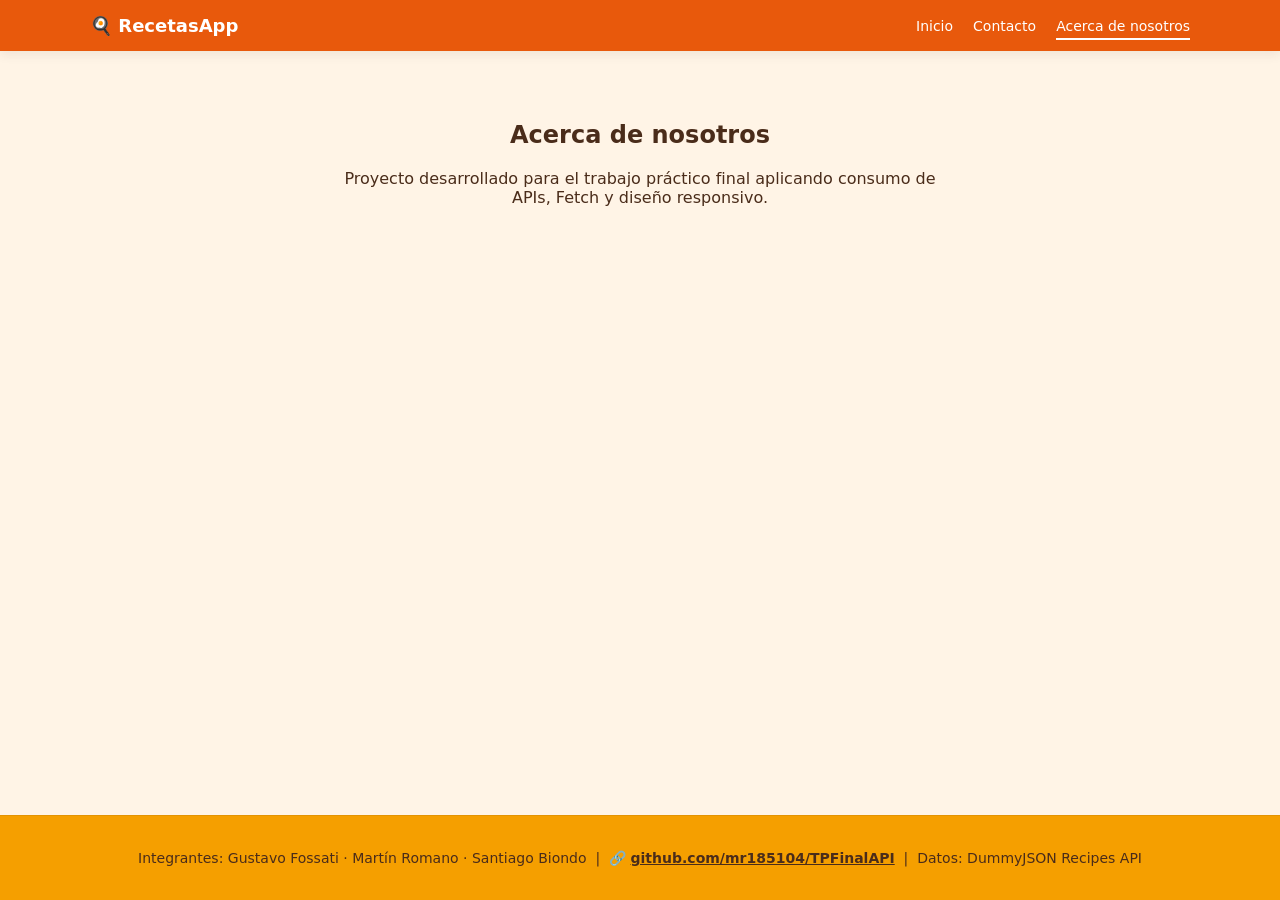
==== about.html @ c5fd9f37 "galeria basica con la api" ====
<!DOCTYPE html>
<html lang="es">
<head>
    <meta charset="UTF-8">
    <meta name="viewport" content="width=device-width, initial-scale=1.0">
    <title>Acerca de nosotros - Galería de Recetas</title>
    <link rel="stylesheet" href="CSS/styles.css">
</head>
<body>

    <header class="cabecera-sitio">
        <nav class="barra-navegacion">
            <a class="logo">🍳 RecetasApp</a>
            <ul class="enlaces-nav">
                <li><a href="index.html">Inicio</a></li>
                <li><a href="contacto.html">Contacto</a></li>
                <li><a href="about.html" class="activo">Acerca de nosotros</a></li>
            </ul>
        </nav>
    </header>

    <main>
        <section style="max-width: 600px; margin: 40px auto; text-align: center;">
            <h1>Acerca de nosotros</h1>
            <p>Proyecto desarrollado para el trabajo práctico final aplicando consumo de APIs, Fetch y diseño responsivo.</p>
        </section>
    </main>

    <footer class="pie-pagina">
        <p>Integrantes: Gustavo Fossati · Martín Romano · Santiago Biondo &nbsp;|&nbsp; 🔗 <a href="https://github.com/mr185104/TPFinalAPI" target="_blank">github.com/mr185104/TPFinalAPI</a> &nbsp;|&nbsp; Datos: DummyJSON Recipes API</p>
    </footer>

</body>
</html>
---- CSS/styles.css ----
/* ==========================================
   1. VARIABLES CSS (:root)
   ========================================== */
:root {
  --radio: 16px;
  --claro: #fff4e6;
  --blanco: #ffffff;
  --marron: #4a2c1a;
  --naranja: #e8590c;
  --anaranjado: #f59f00;
  --espacio: 20px;
}

/* ==========================================
   2. RESET Y ESTILOS BASE
   ========================================== */
*, *::before, *::after {
  box-sizing: border-box;
}

body {
  font-family: system-ui, -apple-system, sans-serif;
  margin: 0;
  padding: 0;
  background-color: var(--claro);
  color: var(--marron);
  display: flex;
  flex-direction: column;
  min-height: 100vh;
}

main {
  flex: 1;
  padding: 0 var(--espacio) 40px var(--espacio);
  max-width: 1100px;
  margin: 0 auto;
  width: 100%;
}

/* ==========================================
   3. ESTILOS MOBILE (320px+)
   ========================================== */
.cabecera-sitio {
  background-color: var(--naranja);
  color: var(--blanco);
  padding: 0 var(--espacio);
  margin-bottom: 30px;
  box-shadow: 0 4px 10px rgba(74, 44, 26, 0.08);
}

.barra-navegacion {
  max-width: 1100px;
  margin: 0 auto;
  display: flex;
  justify-content: space-between;
  align-items: center;
  padding: 15px 0;
}

.logo {
  font-weight: bold;
  font-size: 18px;
  color: var(--blanco);
  text-decoration: none;
}

.enlaces-nav {
  list-style: none;
  display: flex;
  gap: 20px;
  margin: 0;
  padding: 0;
}

.enlaces-nav a {
  text-decoration: none;
  color: var(--blanco);
  font-size: 14px;
  font-weight: 500;
  padding-bottom: 4px;
  border-bottom: 2px solid transparent;
  transition: border-color 0.2s, opacity 0.2s;
}

.enlaces-nav a:hover,
.enlaces-nav a.activo {
  border-bottom-color: var(--blanco);
}

/* Buscador fuera del header */
.contenedor-buscador {
  text-align: center;
  margin-bottom: 30px;
}

#buscador {
  padding: 12px 18px;
  width: 100%;
  max-width: 400px;
  border-radius: 8px;
  border: 1px solid rgba(74, 44, 26, 0.2);
  background-color: var(--blanco);
  font-size: 16px;
  color: var(--marron);
  outline: none;
  box-shadow: 0 2px 6px rgba(74, 44, 26, 0.04);
}

#buscador:focus {
  border-color: var(--naranja);
}

/* Grilla y Tarjetas */
.cards {
  display: grid;
  gap: var(--espacio);
  grid-template-columns: 1fr;
}

.tarjeta {
  background-color: var(--blanco);
  border-radius: var(--radio);
  overflow: hidden;
  /* Sombra sutil en tonos marrones */
  box-shadow: 0 4px 10px rgba(74, 44, 26, 0.08);
  /* Transición con cubic-bezier profesional */
  transition: transform 0.35s cubic-bezier(0.2, 0.8, 0.2, 1), 
              box-shadow 0.35s cubic-bezier(0.2, 0.8, 0.2, 1);
  display: flex;
  flex-direction: column;
}

.tarjeta:hover {
  transform: translateY(-6px);
  /* Sombra más profunda en tonos marrones al elevarse */
  box-shadow: 0 12px 24px rgba(74, 44, 26, 0.16);
}

.tarjeta img {
  width: 100%;
  aspect-ratio: 3 / 4;
  object-fit: cover;
  display: block;
}

.tarjeta-info {
  padding: 16px;
  display: flex;
  flex-direction: column;
  gap: 6px;
}

.tarjeta-info h2 {
  margin: 0;
  font-size: 17px;
  color: var(--marron);
}

.campo-cocina {
  font-size: 14px;
  color: var(--naranja);
  font-weight: bold;
}

.campo-detalle {
  font-size: 13px;
  color: #7f8c8d;
}

/* Mensajes generales (Carga, Sin resultados) */
.mensaje {
  grid-column: 1 / -1;
  text-align: center;
  padding: 50px;
  color: var(--marron);
  font-size: 16px;
  font-weight: 500;
}

/* Estado de Error en 3 renglones */
.contenedor-error {
  grid-column: 1 / -1;
  text-align: center;
  padding: 40px var(--espacio);
  display: flex;
  flex-direction: column;
  align-items: center;
  gap: 20px;
}

.texto-error {
  color: #c0392b;
  margin: 0;
  display: flex;
  flex-direction: column;
  align-items: center;
  gap: 8px; /* Espacio entre cada renglón */
  max-width: 600px;
}

/* Renglón 1: Icono */
.icono-error {
  font-size: 32px;
}

/* Renglón 2: Primera oración (50% más grande: 16px * 1.5 = 24px) */
.linea-principal {
  font-size: 24px;
  font-weight: 700;
  line-height: 1.3;
}

/* Renglón 3: Segunda oración */
.linea-secundaria {
  font-size: 16px;
  font-weight: 500;
  opacity: 0.85;
}

.boton-reintentar {
  background-color: var(--naranja);
  color: var(--blanco);
  border: none;
  border-radius: 8px;
  padding: 12px 24px;
  font-size: 16px;
  font-weight: bold;
  cursor: pointer;
  transition: background-color 0.2s ease, transform 0.2s ease;
  box-shadow: 0 4px 10px rgba(74, 44, 26, 0.1);
}

.boton-reintentar:hover {
  background-color: #d04e0a;
  transform: translateY(-2px);
}

/* Pie de página */
.pie-pagina {
  background-color: var(--anaranjado);
  color: var(--marron);
  text-align: center;
  margin-top: 40px;
  padding: 20px;
  font-size: 14px;
  font-weight: 500;
  border-top: 1px solid rgba(74, 44, 26, 0.1);
}

.pie-pagina a {
  color: var(--marron);
  text-decoration: underline;
  font-weight: bold;
}

.pie-pagina a:hover {
  opacity: 0.8;
}

/* ==========================================
   4. BREAKPOINT TABLET (768px+)
   ========================================== */
@media (min-width: 768px) {
  .cards {
    grid-template-columns: repeat(2, 1fr);
  }
}

/* ==========================================
   5. BREAKPOINT DESKTOP (1024px+)
   ========================================== */
@media (min-width: 1024px) {
  .cards {
    grid-template-columns: repeat(3, 1fr);
  }
}
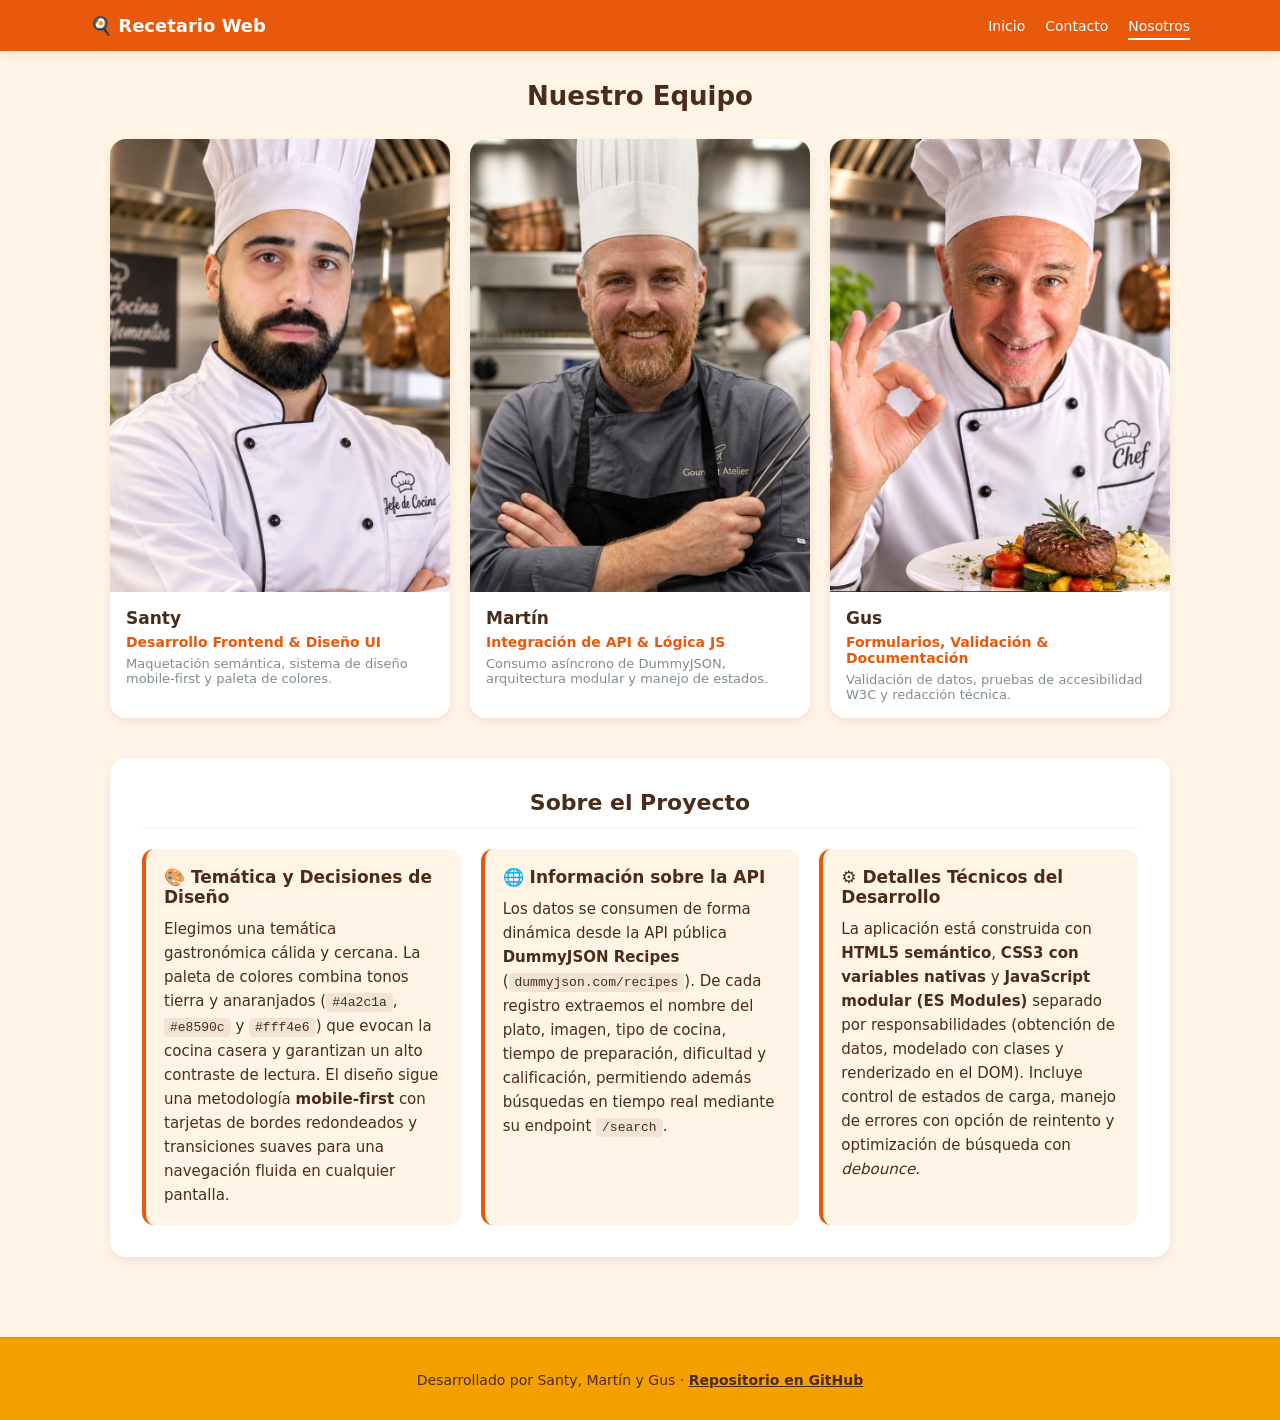
==== commit a7fa2813: "base completa" ====
--- a/about.html
+++ b/about.html
@@ -3,32 +3,87 @@
 <head>
     <meta charset="UTF-8">
     <meta name="viewport" content="width=device-width, initial-scale=1.0">
-    <title>Acerca de nosotros - Galería de Recetas</title>
+    <title>Nosotros - Recetario Web</title>
     <link rel="stylesheet" href="CSS/styles.css">
 </head>
 <body>
-
     <header class="cabecera-sitio">
         <nav class="barra-navegacion">
-            <a class="logo">🍳 RecetasApp</a>
+            <a class="logo">🍳 Recetario Web</a>
             <ul class="enlaces-nav">
                 <li><a href="index.html">Inicio</a></li>
                 <li><a href="contacto.html">Contacto</a></li>
-                <li><a href="about.html" class="activo">Acerca de nosotros</a></li>
+                <li><a href="about.html" class="activo">Nosotros</a></li>
             </ul>
         </nav>
     </header>
 
     <main>
-        <section style="max-width: 600px; margin: 40px auto; text-align: center;">
-            <h1>Acerca de nosotros</h1>
-            <p>Proyecto desarrollado para el trabajo práctico final aplicando consumo de APIs, Fetch y diseño responsivo.</p>
+        <section class="seccion-equipo" aria-labelledby="titulo-equipo">
+            <h1 id="titulo-equipo" class="titulo-pagina">Nuestro Equipo</h1>
+
+            <!-- Reutilizamos la grilla .cards (1 col mobile, 2 tablet, 3 desktop) y .tarjeta -->
+            <div class="cards">
+                <article class="tarjeta">
+                    <img src="img/santy.jpg" alt="Foto de Santy, Desarrollador Frontend y Diseño UI" loading="lazy">
+                    <div class="tarjeta-info">
+                        <h2>Santy</h2>
+                        <span class="campo-cocina">Desarrollo Frontend &amp; Diseño UI</span>
+                        <span class="campo-detalle">Maquetación semántica, sistema de diseño mobile-first y paleta de colores.</span>
+                    </div>
+                </article>
+
+                <article class="tarjeta">
+                    <img src="img/martin.jpg" alt="Foto de Martín, Integración de API y Lógica JavaScript" loading="lazy">
+                    <div class="tarjeta-info">
+                        <h2>Martín</h2>
+                        <span class="campo-cocina">Integración de API &amp; Lógica JS</span>
+                        <span class="campo-detalle">Consumo asíncrono de DummyJSON, arquitectura modular y manejo de estados.</span>
+                    </div>
+                </article>
+
+                <article class="tarjeta">
+                    <img src="img/gus.jpg" alt="Foto de Gus, Validación de Formularios y Documentación" loading="lazy">
+                    <div class="tarjeta-info">
+                        <h2>Gus</h2>
+                        <span class="campo-cocina">Formularios, Validación &amp; Documentación</span>
+                        <span class="campo-detalle">Validación de datos, pruebas de accesibilidad W3C y redacción técnica.</span>
+                    </div>
+                </article>
+            </div>
+        </section>
+
+        <!-- Panel autoajustable inferior con los 3 ejes del proyecto -->
+        <section class="panel-proyecto" aria-labelledby="titulo-proyecto">
+            <h2 id="titulo-proyecto" class="subtitulo-panel">Sobre el Proyecto</h2>
+
+            <div class="grilla-info">
+                <article class="bloque-info">
+                    <h3>🎨 Temática y Decisiones de Diseño</h3>
+                    <p>
+                        Elegimos una temática gastronómica cálida y cercana. La paleta de colores combina tonos tierra y anaranjados (<code>#4a2c1a</code>, <code>#e8590c</code> y <code>#fff4e6</code>) que evocan la cocina casera y garantizan un alto contraste de lectura. El diseño sigue una metodología <strong>mobile-first</strong> con tarjetas de bordes redondeados y transiciones suaves para una navegación fluida en cualquier pantalla.
+                    </p>
+                </article>
+
+                <article class="bloque-info">
+                    <h3>🌐 Información sobre la API</h3>
+                    <p>
+                        Los datos se consumen de forma dinámica desde la API pública <strong>DummyJSON Recipes</strong> (<code>dummyjson.com/recipes</code>). De cada registro extraemos el nombre del plato, imagen, tipo de cocina, tiempo de preparación, dificultad y calificación, permitiendo además búsquedas en tiempo real mediante su endpoint <code>/search</code>.
+                    </p>
+                </article>
+
+                <article class="bloque-info">
+                    <h3>⚙️ Detalles Técnicos del Desarrollo</h3>
+                    <p>
+                        La aplicación está construida con <strong>HTML5 semántico</strong>, <strong>CSS3 con variables nativas</strong> y <strong>JavaScript modular (ES Modules)</strong> separado por responsabilidades (obtención de datos, modelado con clases y renderizado en el DOM). Incluye control de estados de carga, manejo de errores con opción de reintento y optimización de búsqueda con <em>debounce</em>.
+                    </p>
+                </article>
+            </div>
         </section>
     </main>
 
     <footer class="pie-pagina">
-        <p>Integrantes: Gustavo Fossati · Martín Romano · Santiago Biondo &nbsp;|&nbsp; 🔗 <a href="https://github.com/mr185104/TPFinalAPI" target="_blank">github.com/mr185104/TPFinalAPI</a> &nbsp;|&nbsp; Datos: DummyJSON Recipes API</p>
+        <p>Desarrollado por Santy, Martín y Gus &middot; <a href="https://github.com" target="_blank" rel="noopener noreferrer">Repositorio en GitHub</a></p>
     </footer>
-
 </body>
 </html>
--- a/CSS/styles.css
+++ b/CSS/styles.css
@@ -257,6 +257,121 @@
   opacity: 0.8;
 }
 
+
+/* Página Nosotros (About) */
+.titulo-pagina {
+  text-align: center;
+  font-size: 26px;
+  color: var(--marron);
+  margin: 0 0 28px 0;
+}
+
+.panel-proyecto {
+  background-color: var(--blanco);
+  border-radius: var(--radio);
+  padding: 24px var(--espacio);
+  margin-top: 40px;
+  box-shadow: 0 4px 10px rgba(74, 44, 26, 0.08);
+}
+
+.subtitulo-panel {
+  margin: 0 0 20px 0;
+  font-size: 22px;
+  color: var(--marron);
+  text-align: center;
+  border-bottom: 2px solid var(--claro);
+  padding-bottom: 12px;
+}
+
+.grilla-info {
+  display: grid;
+  grid-template-columns: 1fr;
+  gap: var(--espacio);
+}
+
+.bloque-info {
+  background-color: var(--claro);
+  border-radius: 12px;
+  padding: 18px;
+  border-left: 4px solid var(--naranja);
+}
+
+.bloque-info h3 {
+  margin: 0 0 10px 0;
+  font-size: 17px;
+  color: var(--marron);
+}
+
+.bloque-info p {
+  margin: 0;
+  font-size: 15px;
+  line-height: 1.6;
+  color: var(--marron);
+}
+
+.bloque-info code {
+  background-color: rgba(74, 44, 26, 0.08);
+  padding: 2px 6px;
+  border-radius: 4px;
+  font-size: 13px;
+}/* Página Nosotros (About) */
+.titulo-pagina {
+  text-align: center;
+  font-size: 26px;
+  color: var(--marron);
+  margin: 0 0 28px 0;
+}
+
+.panel-proyecto {
+  background-color: var(--blanco);
+  border-radius: var(--radio);
+  padding: 24px var(--espacio);
+  margin-top: 40px;
+  box-shadow: 0 4px 10px rgba(74, 44, 26, 0.08);
+}
+
+.subtitulo-panel {
+  margin: 0 0 20px 0;
+  font-size: 22px;
+  color: var(--marron);
+  text-align: center;
+  border-bottom: 2px solid var(--claro);
+  padding-bottom: 12px;
+}
+
+.grilla-info {
+  display: grid;
+  grid-template-columns: 1fr;
+  gap: var(--espacio);
+}
+
+.bloque-info {
+  background-color: var(--claro);
+  border-radius: 12px;
+  padding: 18px;
+  border-left: 4px solid var(--naranja);
+}
+
+.bloque-info h3 {
+  margin: 0 0 10px 0;
+  font-size: 17px;
+  color: var(--marron);
+}
+
+.bloque-info p {
+  margin: 0;
+  font-size: 15px;
+  line-height: 1.6;
+  color: var(--marron);
+}
+
+.bloque-info code {
+  background-color: rgba(74, 44, 26, 0.08);
+  padding: 2px 6px;
+  border-radius: 4px;
+  font-size: 13px;
+}
+
 /* ==========================================
    4. BREAKPOINT TABLET (768px+)
    ========================================== */
@@ -273,4 +388,150 @@
   .cards {
     grid-template-columns: repeat(3, 1fr);
   }
+
+
+.panel-proyecto {
+    padding: 32px;
+  }
+
+  .grilla-info {
+    grid-template-columns: repeat(3, 1fr);
+  }}
+
+
+
+
+  /* ==========================================
+   ESTILOS FORMULARIO DE CONTACTO
+   ========================================== */
+.seccion-bloque {
+  margin-bottom: 30px;
+}
+
+.caja-blanca {
+  background-color: var(--blanco);
+  border-radius: var(--radio);
+  padding: 30px;
+  text-align: center;
+  box-shadow: 0 4px 10px rgba(74, 44, 26, 0.08);
+}
+
+.titulo-subrayado {
+  margin: 0 0 12px 0;
+  font-size: 26px;
+  color: var(--marron);
+}
+
+.caja-blanca p {
+  margin: 0;
+  font-size: 15px;
+  color: var(--marron);
+  opacity: 0.85;
+}
+
+/* Layout de dos columnas (imagen + formulario) */
+.formulario-layout {
+  display: grid;
+  grid-template-columns: 1fr;
+  gap: var(--espacio);
+}
+
+.formulario-imagen img {
+  width: 100%;
+  height: 100%;
+  object-fit: cover;
+  border-radius: var(--radio);
+  box-shadow: 0 4px 10px rgba(74, 44, 26, 0.08);
+  min-height: 300px;
+}
+
+.formulario-caja {
+  background-color: var(--blanco);
+  border-radius: var(--radio);
+  padding: 24px;
+  box-shadow: 0 4px 10px rgba(74, 44, 26, 0.08);
+}
+
+.formulario-estructura {
+  display: flex;
+  flex-direction: column;
+  gap: 16px;
+}
+
+.campo-etiqueta {
+  display: flex;
+  flex-direction: column;
+  gap: 6px;
+  font-size: 14px;
+  font-weight: 600;
+  color: var(--marron);
+}
+
+.campo-entrada {
+  padding: 12px 14px;
+  border-radius: 8px;
+  border: 1px solid rgba(74, 44, 26, 0.2);
+  background-color: var(--claro);
+  font-size: 15px;
+  color: var(--marron);
+  outline: none;
+  font-family: inherit;
+  transition: border-color 0.2s;
+}
+
+.campo-entrada:focus {
+  border-color: var(--naranja);
+  background-color: var(--blanco);
+}
+
+.campo-area {
+  resize: vertical;
+}
+
+.grupo-radio {
+  border: none;
+  padding: 0;
+  margin: 0;
+}
+
+.radio-opciones {
+  display: flex;
+  gap: 20px;
+  margin-top: 6px;
+  font-weight: normal;
+  font-size: 15px;
+}
+
+.radio-opciones label {
+  display: flex;
+  align-items: center;
+  gap: 6px;
+  cursor: pointer;
+}
+
+.boton-formulario {
+  background-color: var(--naranja);
+  color: var(--blanco);
+  border: none;
+  border-radius: 8px;
+  padding: 14px;
+  font-size: 16px;
+  font-weight: bold;
+  cursor: pointer;
+  transition: background-color 0.2s ease, transform 0.2s ease;
+  box-shadow: 0 4px 10px rgba(74, 44, 26, 0.1);
+  margin-top: 10px;
+}
+
+.boton-formulario:hover {
+  background-color: #d04e0a;
+  transform: translateY(-2px);
+}
+
+/* Breakpoint Desktop para contacto */
+@media (min-width: 900px) {
+  .formulario-layout {
+    grid-template-columns: 1fr 1fr;
+    align-items: stretch;
+  }
 }
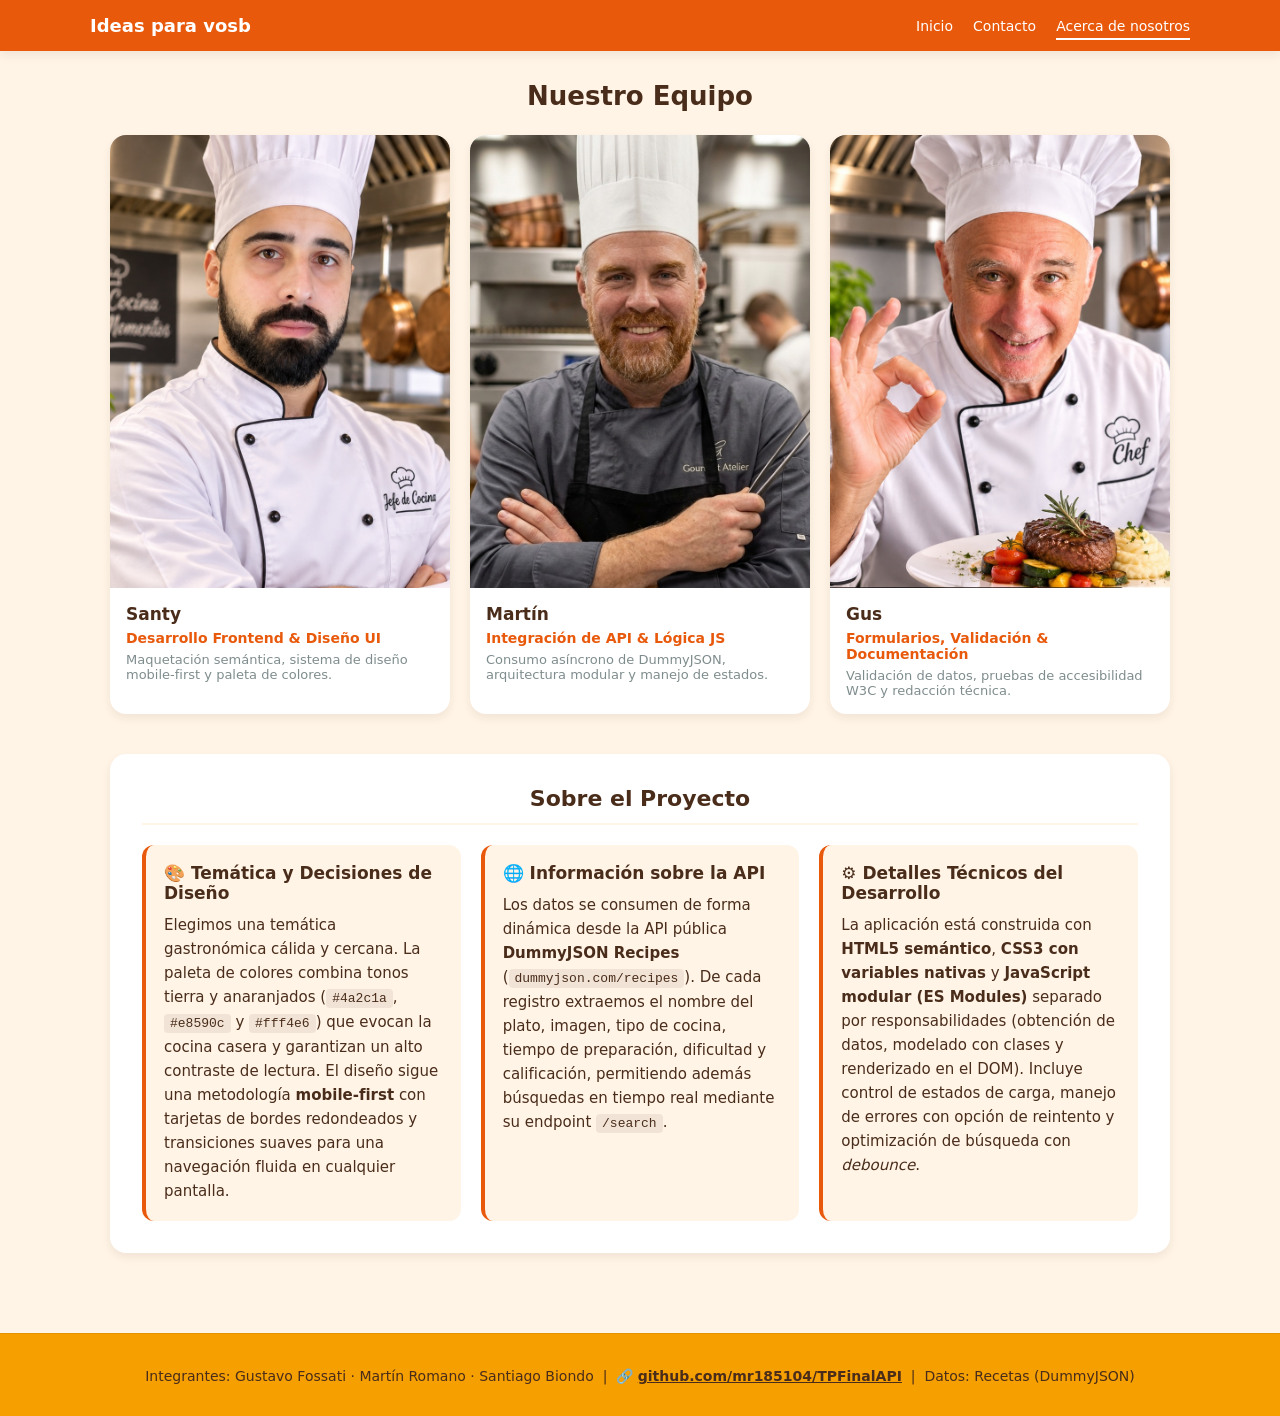
==== commit 307ec555: "foot" ====
--- a/about.html
+++ b/about.html
@@ -9,11 +9,11 @@
 <body>
     <header class="cabecera-sitio">
         <nav class="barra-navegacion">
-            <a class="logo">🍳 Recetario Web</a>
+            <a class="logo">Ideas para vosb</a>
             <ul class="enlaces-nav">
                 <li><a href="index.html">Inicio</a></li>
                 <li><a href="contacto.html">Contacto</a></li>
-                <li><a href="about.html" class="activo">Nosotros</a></li>
+                <li><a href="about.html" class="activo">Acerca de nosotros</a></li>
             </ul>
         </nav>
     </header>
@@ -83,7 +83,7 @@
     </main>
 
     <footer class="pie-pagina">
-        <p>Desarrollado por Santy, Martín y Gus &middot; <a href="https://github.com" target="_blank" rel="noopener noreferrer">Repositorio en GitHub</a></p>
+        <p>Integrantes: Gustavo Fossati · Martín Romano · Santiago Biondo &nbsp;|&nbsp; 🔗 <a href="https://github.com/mr185104/TPFinalAPI" target="_blank">github.com/mr185104/TPFinalAPI</a> &nbsp;|&nbsp; Datos: Recetas (DummyJSON)</p>
     </footer>
 </body>
 </html>
--- a/CSS/styles.css
+++ b/CSS/styles.css
@@ -7,8 +7,10 @@
   --blanco: #ffffff;
   --marron: #4a2c1a;
   --naranja: #e8590c;
+  --naranja-hover: #d04e0a;
   --anaranjado: #f59f00;
   --espacio: 20px;
+  --sombra-suave: 0 4px 10px rgba(74, 44, 26, 0.08);
 }
 
 /* ==========================================
@@ -21,7 +23,6 @@
 body {
   font-family: system-ui, -apple-system, sans-serif;
   margin: 0;
-  padding: 0;
   background-color: var(--claro);
   color: var(--marron);
   display: flex;
@@ -31,21 +32,79 @@
 
 main {
   flex: 1;
-  padding: 0 var(--espacio) 40px var(--espacio);
+  padding: 0 var(--espacio) 40px;
   max-width: 1100px;
   margin: 0 auto;
   width: 100%;
 }
 
 /* ==========================================
-   3. ESTILOS MOBILE (320px+)
-   ========================================== */
+   3. COMPONENTES REUTILIZABLES (DRY)
+   ========================================== */
+/* Superficies blancas con sombra y borde redondeado */
+.panel-proyecto,
+.caja-blanca,
+.formulario-caja {
+  background-color: var(--blanco);
+  border-radius: var(--radio);
+  box-shadow: var(--sombra-suave);
+}
+
+/* Títulos centrados de página */
+.titulo-pagina,
+.titulo-subrayado {
+  text-align: center;
+  font-size: 26px;
+  color: var(--marron);
+  margin: 0 0 24px 0;
+}
+
+/* Botones principales unificados */
+.boton-reintentar,
+.boton-formulario {
+  background-color: var(--naranja);
+  color: var(--blanco);
+  border: none;
+  border-radius: 8px;
+  font-size: 16px;
+  font-weight: bold;
+  cursor: pointer;
+  transition: background-color 0.2s ease, transform 0.2s ease;
+  box-shadow: 0 4px 10px rgba(74, 44, 26, 0.1);
+}
+
+.boton-reintentar:hover,
+.boton-formulario:hover {
+  background-color: var(--naranja-hover);
+  transform: translateY(-2px);
+}
+
+/* Inputs y campos de texto compartidos */
+#buscador,
+.campo-entrada {
+  border-radius: 8px;
+  border: 1px solid rgba(74, 44, 26, 0.2);
+  color: var(--marron);
+  outline: none;
+  font-family: inherit;
+  transition: border-color 0.2s, background-color 0.2s;
+}
+
+#buscador:focus,
+.campo-entrada:focus {
+  border-color: var(--naranja);
+}
+
+/* ==========================================
+   4. ESTILOS MOBILE (320px+)
+   ========================================== */
+/* Header y Navegación */
 .cabecera-sitio {
   background-color: var(--naranja);
   color: var(--blanco);
   padding: 0 var(--espacio);
   margin-bottom: 30px;
-  box-shadow: 0 4px 10px rgba(74, 44, 26, 0.08);
+  box-shadow: var(--sombra-suave);
 }
 
 .barra-navegacion {
@@ -79,7 +138,7 @@
   font-weight: 500;
   padding-bottom: 4px;
   border-bottom: 2px solid transparent;
-  transition: border-color 0.2s, opacity 0.2s;
+  transition: border-color 0.2s;
 }
 
 .enlaces-nav a:hover,
@@ -87,7 +146,7 @@
   border-bottom-color: var(--blanco);
 }
 
-/* Buscador fuera del header */
+/* Buscador (Index) */
 .contenedor-buscador {
   text-align: center;
   margin-bottom: 30px;
@@ -97,20 +156,12 @@
   padding: 12px 18px;
   width: 100%;
   max-width: 400px;
-  border-radius: 8px;
-  border: 1px solid rgba(74, 44, 26, 0.2);
   background-color: var(--blanco);
   font-size: 16px;
-  color: var(--marron);
-  outline: none;
   box-shadow: 0 2px 6px rgba(74, 44, 26, 0.04);
 }
 
-#buscador:focus {
-  border-color: var(--naranja);
-}
-
-/* Grilla y Tarjetas */
+/* Grilla y Tarjetas (Index y About) */
 .cards {
   display: grid;
   gap: var(--espacio);
@@ -121,9 +172,7 @@
   background-color: var(--blanco);
   border-radius: var(--radio);
   overflow: hidden;
-  /* Sombra sutil en tonos marrones */
-  box-shadow: 0 4px 10px rgba(74, 44, 26, 0.08);
-  /* Transición con cubic-bezier profesional */
+  box-shadow: var(--sombra-suave);
   transition: transform 0.35s cubic-bezier(0.2, 0.8, 0.2, 1), 
               box-shadow 0.35s cubic-bezier(0.2, 0.8, 0.2, 1);
   display: flex;
@@ -132,7 +181,6 @@
 
 .tarjeta:hover {
   transform: translateY(-6px);
-  /* Sombra más profunda en tonos marrones al elevarse */
   box-shadow: 0 12px 24px rgba(74, 44, 26, 0.16);
 }
 
@@ -153,7 +201,6 @@
 .tarjeta-info h2 {
   margin: 0;
   font-size: 17px;
-  color: var(--marron);
 }
 
 .campo-cocina {
@@ -167,21 +214,20 @@
   color: #7f8c8d;
 }
 
-/* Mensajes generales (Carga, Sin resultados) */
+/* Estados de Mensaje y Error */
+.mensaje,
+.contenedor-error {
+  grid-column: 1 / -1;
+  text-align: center;
+  padding: 40px var(--espacio);
+}
+
 .mensaje {
-  grid-column: 1 / -1;
-  text-align: center;
-  padding: 50px;
-  color: var(--marron);
   font-size: 16px;
   font-weight: 500;
 }
 
-/* Estado de Error en 3 renglones */
 .contenedor-error {
-  grid-column: 1 / -1;
-  text-align: center;
-  padding: 40px var(--espacio);
   display: flex;
   flex-direction: column;
   align-items: center;
@@ -194,45 +240,153 @@
   display: flex;
   flex-direction: column;
   align-items: center;
-  gap: 8px; /* Espacio entre cada renglón */
+  gap: 8px;
   max-width: 600px;
 }
 
-/* Renglón 1: Icono */
-.icono-error {
-  font-size: 32px;
-}
-
-/* Renglón 2: Primera oración (50% más grande: 16px * 1.5 = 24px) */
-.linea-principal {
-  font-size: 24px;
-  font-weight: 700;
-  line-height: 1.3;
-}
-
-/* Renglón 3: Segunda oración */
-.linea-secundaria {
-  font-size: 16px;
-  font-weight: 500;
+.icono-error { font-size: 32px; }
+.linea-principal { font-size: 24px; font-weight: 700; line-height: 1.3; }
+.linea-secundaria { font-size: 16px; font-weight: 500; opacity: 0.85; }
+
+.boton-reintentar {
+  padding: 12px 24px;
+}
+
+/* Página Nosotros (About) */
+.panel-proyecto {
+  padding: 24px var(--espacio);
+  margin-top: 40px;
+}
+
+.subtitulo-panel {
+  margin: 0 0 20px 0;
+  font-size: 22px;
+  text-align: center;
+  border-bottom: 2px solid var(--claro);
+  padding-bottom: 12px;
+}
+
+.grilla-info {
+  display: grid;
+  grid-template-columns: 1fr;
+  gap: var(--espacio);
+}
+
+.bloque-info {
+  background-color: var(--claro);
+  border-radius: 12px;
+  padding: 18px;
+  border-left: 4px solid var(--naranja);
+}
+
+.bloque-info h3 {
+  margin: 0 0 10px 0;
+  font-size: 17px;
+}
+
+.bloque-info p {
+  margin: 0;
+  font-size: 15px;
+  line-height: 1.6;
+}
+
+.bloque-info code {
+  background-color: rgba(74, 44, 26, 0.08);
+  padding: 2px 6px;
+  border-radius: 4px;
+  font-size: 13px;
+}
+
+/* Página Contacto */
+.seccion-bloque {
+  margin-bottom: 30px;
+}
+
+.caja-blanca {
+  padding: 30px;
+  text-align: center;
+}
+
+.titulo-subrayado {
+  margin-bottom: 12px;
+}
+
+.caja-blanca p {
+  margin: 0;
+  font-size: 15px;
   opacity: 0.85;
 }
 
-.boton-reintentar {
-  background-color: var(--naranja);
-  color: var(--blanco);
+.formulario-layout {
+  display: grid;
+  grid-template-columns: 1fr;
+  gap: var(--espacio);
+}
+
+.formulario-imagen img {
+  width: 100%;
+  height: 100%;
+  object-fit: cover;
+  border-radius: var(--radio);
+  box-shadow: var(--sombra-suave);
+  min-height: 300px;
+}
+
+.formulario-caja {
+  padding: 24px;
+}
+
+.formulario-estructura {
+  display: flex;
+  flex-direction: column;
+  gap: 16px;
+}
+
+.campo-etiqueta {
+  display: flex;
+  flex-direction: column;
+  gap: 6px;
+  font-size: 14px;
+  font-weight: 600;
+}
+
+.campo-entrada {
+  padding: 12px 14px;
+  background-color: var(--claro);
+  font-size: 15px;
+}
+
+.campo-entrada:focus {
+  background-color: var(--blanco);
+}
+
+.campo-area {
+  resize: vertical;
+}
+
+.grupo-radio {
   border: none;
-  border-radius: 8px;
-  padding: 12px 24px;
-  font-size: 16px;
-  font-weight: bold;
+  padding: 0;
+  margin: 0;
+}
+
+.radio-opciones {
+  display: flex;
+  gap: 20px;
+  margin-top: 6px;
+  font-size: 15px;
+}
+
+.radio-opciones label {
+  display: flex;
+  align-items: center;
+  gap: 6px;
   cursor: pointer;
-  transition: background-color 0.2s ease, transform 0.2s ease;
-  box-shadow: 0 4px 10px rgba(74, 44, 26, 0.1);
-}
-
-.boton-reintentar:hover {
-  background-color: #d04e0a;
-  transform: translateY(-2px);
+}
+
+.boton-formulario {
+  padding: 14px;
+  margin-top: 10px;
 }
 
 /* Pie de página */
@@ -249,7 +403,6 @@
 
 .pie-pagina a {
   color: var(--marron);
-  text-decoration: underline;
   font-weight: bold;
 }
 
@@ -257,123 +410,8 @@
   opacity: 0.8;
 }
 
-
-/* Página Nosotros (About) */
-.titulo-pagina {
-  text-align: center;
-  font-size: 26px;
-  color: var(--marron);
-  margin: 0 0 28px 0;
-}
-
-.panel-proyecto {
-  background-color: var(--blanco);
-  border-radius: var(--radio);
-  padding: 24px var(--espacio);
-  margin-top: 40px;
-  box-shadow: 0 4px 10px rgba(74, 44, 26, 0.08);
-}
-
-.subtitulo-panel {
-  margin: 0 0 20px 0;
-  font-size: 22px;
-  color: var(--marron);
-  text-align: center;
-  border-bottom: 2px solid var(--claro);
-  padding-bottom: 12px;
-}
-
-.grilla-info {
-  display: grid;
-  grid-template-columns: 1fr;
-  gap: var(--espacio);
-}
-
-.bloque-info {
-  background-color: var(--claro);
-  border-radius: 12px;
-  padding: 18px;
-  border-left: 4px solid var(--naranja);
-}
-
-.bloque-info h3 {
-  margin: 0 0 10px 0;
-  font-size: 17px;
-  color: var(--marron);
-}
-
-.bloque-info p {
-  margin: 0;
-  font-size: 15px;
-  line-height: 1.6;
-  color: var(--marron);
-}
-
-.bloque-info code {
-  background-color: rgba(74, 44, 26, 0.08);
-  padding: 2px 6px;
-  border-radius: 4px;
-  font-size: 13px;
-}/* Página Nosotros (About) */
-.titulo-pagina {
-  text-align: center;
-  font-size: 26px;
-  color: var(--marron);
-  margin: 0 0 28px 0;
-}
-
-.panel-proyecto {
-  background-color: var(--blanco);
-  border-radius: var(--radio);
-  padding: 24px var(--espacio);
-  margin-top: 40px;
-  box-shadow: 0 4px 10px rgba(74, 44, 26, 0.08);
-}
-
-.subtitulo-panel {
-  margin: 0 0 20px 0;
-  font-size: 22px;
-  color: var(--marron);
-  text-align: center;
-  border-bottom: 2px solid var(--claro);
-  padding-bottom: 12px;
-}
-
-.grilla-info {
-  display: grid;
-  grid-template-columns: 1fr;
-  gap: var(--espacio);
-}
-
-.bloque-info {
-  background-color: var(--claro);
-  border-radius: 12px;
-  padding: 18px;
-  border-left: 4px solid var(--naranja);
-}
-
-.bloque-info h3 {
-  margin: 0 0 10px 0;
-  font-size: 17px;
-  color: var(--marron);
-}
-
-.bloque-info p {
-  margin: 0;
-  font-size: 15px;
-  line-height: 1.6;
-  color: var(--marron);
-}
-
-.bloque-info code {
-  background-color: rgba(74, 44, 26, 0.08);
-  padding: 2px 6px;
-  border-radius: 4px;
-  font-size: 13px;
-}
-
-/* ==========================================
-   4. BREAKPOINT TABLET (768px+)
+/* ==========================================
+   5. BREAKPOINT TABLET (768px+)
    ========================================== */
 @media (min-width: 768px) {
   .cards {
@@ -382,154 +420,18 @@
 }
 
 /* ==========================================
-   5. BREAKPOINT DESKTOP (1024px+)
+   6. BREAKPOINT DESKTOP (1024px+)
    ========================================== */
 @media (min-width: 1024px) {
-  .cards {
+  .cards,
+  .grilla-info {
     grid-template-columns: repeat(3, 1fr);
   }
 
-
-.panel-proyecto {
+  .panel-proyecto {
     padding: 32px;
   }
 
-  .grilla-info {
-    grid-template-columns: repeat(3, 1fr);
-  }}
-
-
-
-
-  /* ==========================================
-   ESTILOS FORMULARIO DE CONTACTO
-   ========================================== */
-.seccion-bloque {
-  margin-bottom: 30px;
-}
-
-.caja-blanca {
-  background-color: var(--blanco);
-  border-radius: var(--radio);
-  padding: 30px;
-  text-align: center;
-  box-shadow: 0 4px 10px rgba(74, 44, 26, 0.08);
-}
-
-.titulo-subrayado {
-  margin: 0 0 12px 0;
-  font-size: 26px;
-  color: var(--marron);
-}
-
-.caja-blanca p {
-  margin: 0;
-  font-size: 15px;
-  color: var(--marron);
-  opacity: 0.85;
-}
-
-/* Layout de dos columnas (imagen + formulario) */
-.formulario-layout {
-  display: grid;
-  grid-template-columns: 1fr;
-  gap: var(--espacio);
-}
-
-.formulario-imagen img {
-  width: 100%;
-  height: 100%;
-  object-fit: cover;
-  border-radius: var(--radio);
-  box-shadow: 0 4px 10px rgba(74, 44, 26, 0.08);
-  min-height: 300px;
-}
-
-.formulario-caja {
-  background-color: var(--blanco);
-  border-radius: var(--radio);
-  padding: 24px;
-  box-shadow: 0 4px 10px rgba(74, 44, 26, 0.08);
-}
-
-.formulario-estructura {
-  display: flex;
-  flex-direction: column;
-  gap: 16px;
-}
-
-.campo-etiqueta {
-  display: flex;
-  flex-direction: column;
-  gap: 6px;
-  font-size: 14px;
-  font-weight: 600;
-  color: var(--marron);
-}
-
-.campo-entrada {
-  padding: 12px 14px;
-  border-radius: 8px;
-  border: 1px solid rgba(74, 44, 26, 0.2);
-  background-color: var(--claro);
-  font-size: 15px;
-  color: var(--marron);
-  outline: none;
-  font-family: inherit;
-  transition: border-color 0.2s;
-}
-
-.campo-entrada:focus {
-  border-color: var(--naranja);
-  background-color: var(--blanco);
-}
-
-.campo-area {
-  resize: vertical;
-}
-
-.grupo-radio {
-  border: none;
-  padding: 0;
-  margin: 0;
-}
-
-.radio-opciones {
-  display: flex;
-  gap: 20px;
-  margin-top: 6px;
-  font-weight: normal;
-  font-size: 15px;
-}
-
-.radio-opciones label {
-  display: flex;
-  align-items: center;
-  gap: 6px;
-  cursor: pointer;
-}
-
-.boton-formulario {
-  background-color: var(--naranja);
-  color: var(--blanco);
-  border: none;
-  border-radius: 8px;
-  padding: 14px;
-  font-size: 16px;
-  font-weight: bold;
-  cursor: pointer;
-  transition: background-color 0.2s ease, transform 0.2s ease;
-  box-shadow: 0 4px 10px rgba(74, 44, 26, 0.1);
-  margin-top: 10px;
-}
-
-.boton-formulario:hover {
-  background-color: #d04e0a;
-  transform: translateY(-2px);
-}
-
-/* Breakpoint Desktop para contacto */
-@media (min-width: 900px) {
   .formulario-layout {
     grid-template-columns: 1fr 1fr;
     align-items: stretch;
